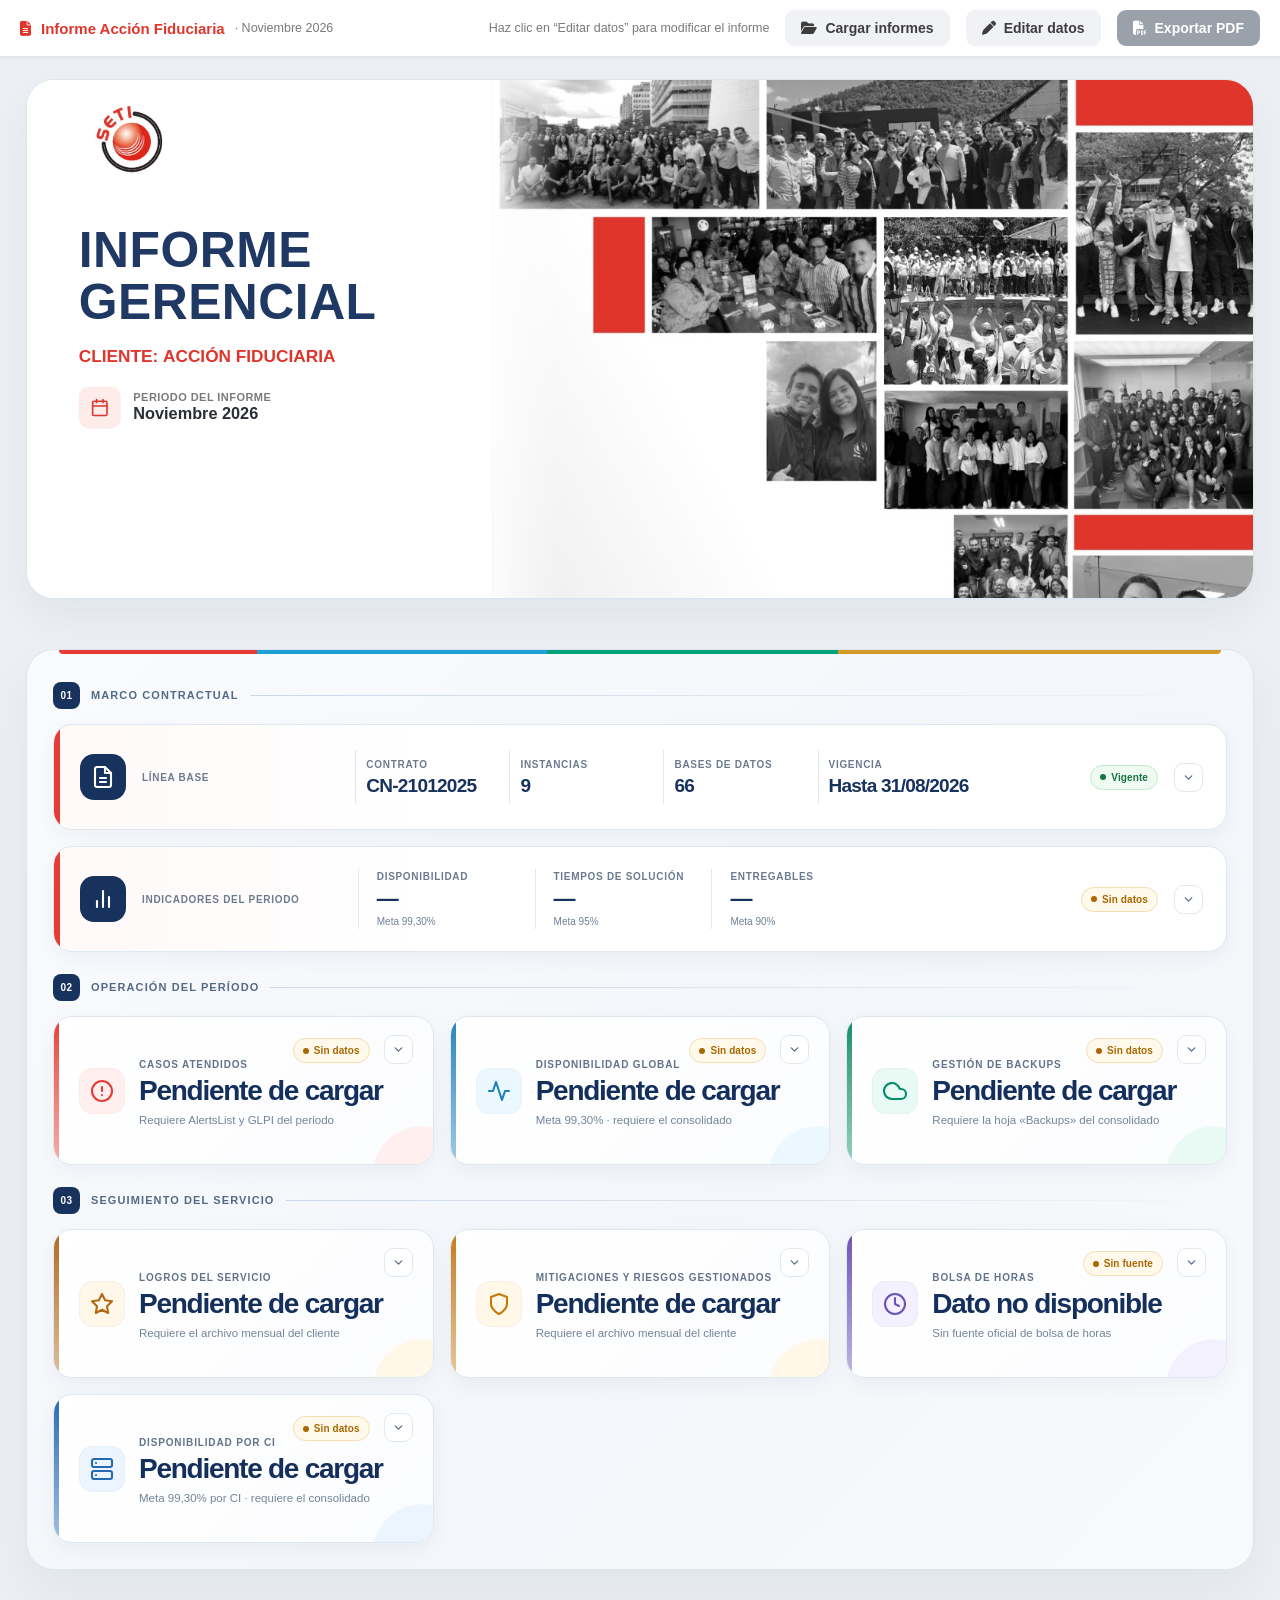
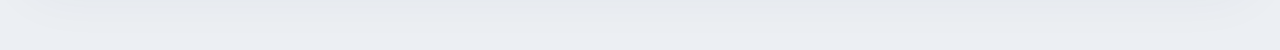
==== informe-accion-fiduciaria.html @ 9a0daa30 "Estado inicial: informe vigente sobre store canónico Se versiona el proyecto para dejar de acumular " ====
<!DOCTYPE html>
<html lang="es">
<head>
<meta charset="UTF-8" />
<meta name="viewport" content="width=device-width, initial-scale=1.0" />
<title>Informe Gerencial · Acción Fiduciaria</title>
<style>
@font-face{font-family:'FA6';font-weight:900;font-style:normal;src:url([data-uri]) format('woff2')}
.fa-solid{font-family:'FA6';font-weight:900;font-style:normal;display:inline-block;font-variant:normal;text-rendering:auto;line-height:1;-webkit-font-smoothing:antialiased}
.fa-bullseye:before{content:"\f140"}
.fa-chart-simple:before{content:"\e473"}
.fa-check:before{content:"\f00c"}
.fa-file-invoice-dollar:before{content:"\f571"}
.fa-file-lines:before{content:"\f15c"}
.fa-file-pdf:before{content:"\f1c1"}
.fa-folder-open:before{content:"\f07c"}
.fa-pen:before{content:"\f304"}
.fa-spinner:before{content:"\f110"}
@keyframes fa-spin{100%{transform:rotate(360deg)}}
.fa-spin{animation:fa-spin 1s linear infinite}
</style>
<style>
@font-face{font-family:'Questrial';font-style:normal;font-weight:400;font-display:swap;
  src:url([data-uri]) format('woff2');}
@font-face{font-family:'Aptos Narrow';font-style:normal;font-weight:400;font-display:swap;
  src:url([data-uri]) format('woff2');}
@font-face{font-family:'Aptos Narrow';font-style:normal;font-weight:700;font-display:swap;
  src:url([data-uri]) format('woff2');}
/* ============================================================
   INFORME GERENCIAL – ACCIÓN FIDUCIARIA
   Plantilla mensual · 13 diapositivas 16:9 · exporta PDF idéntico
   Marca SETI: rojo #E0352B · verde OK #00B050
   ============================================================ */
:root{
  --rojo:#E0352B;
  --rojo-tabla:#FF0000;
  --verde:#00B050;
  --tinta:#3d3d3d;
  --gris:#7a7a7a;
  --sans:Arial,'Helvetica Neue',Helvetica,sans-serif;
  --titulo:'Handel Gothic BT','Questrial','Century Gothic',sans-serif;
  --tabla:'Aptos Narrow',Arial,sans-serif;
  --W:1280px; --H:720px;
}
*{box-sizing:border-box;margin:0;padding:0}
html,body{background:#eceff3;font-family:var(--sans);color:var(--tinta)}

/* ---------- Barra superior (solo pantalla) ---------- */
.topbar{
  position:sticky;top:0;z-index:50;display:flex;align-items:center;gap:16px;
  background:#fff;border-bottom:1px solid #e2e6ec;padding:10px 20px;
  box-shadow:0 1px 6px rgba(0,0,0,.05)
}
.topbar .brand{display:flex;align-items:center;gap:10px;font-weight:700;color:var(--rojo);font-size:15px}
.topbar .brand small{color:var(--gris);font-weight:500}
.topbar .spacer{flex:1}
.btn{
  border:0;border-radius:9px;padding:10px 16px;font-family:var(--sans);font-weight:600;
  font-size:14px;cursor:pointer;display:inline-flex;align-items:center;gap:8px;transition:.15s
}
.btn-primary{background:var(--rojo);color:#fff}
.btn-primary:hover{background:#c22c23}
.btn[aria-disabled="true"]{background:#9aa1aa;color:#fff}
.btn-ghost{background:#f0f2f5;color:var(--tinta)}
.btn-ghost:hover{background:#e5e8ec}
.btn.activo{background:#fdecea;color:var(--rojo);box-shadow:inset 0 0 0 2px var(--rojo)}
.hint{font-size:12.5px;color:var(--gris)}
.load-panel{position:fixed;inset:0;z-index:100;background:rgba(24,30,40,.55);display:none;align-items:flex-start;justify-content:center;padding:72px 18px 24px;overflow:auto}
.load-panel.open{display:flex}
.load-box{width:min(980px,100%);background:#fff;border-radius:18px;box-shadow:0 24px 70px rgba(0,0,0,.25);overflow:hidden}
.load-head{display:flex;align-items:flex-start;gap:16px;padding:22px 24px;border-bottom:1px solid #e8ebef}
.load-head h2{font-size:22px;color:#292d33}.load-head p{font-size:13px;color:var(--gris);margin-top:4px}
.load-head .spacer{flex:1}.close-x{border:0;background:#f1f3f6;width:34px;height:34px;border-radius:9px;cursor:pointer;font-size:19px;color:#555}
.load-body{padding:22px 24px 24px}.period-row{display:grid;grid-template-columns:1fr 1fr;gap:12px;margin-bottom:18px}
.field label,.upload label{display:block;font-size:12px;font-weight:700;color:#555;margin-bottom:6px}
.field select,.field input{width:100%;height:44px;border:1px solid #ccd2da;border-radius:9px;padding:0 10px;font:14px var(--sans);background:#fff}
.field.select-field{position:relative}.field.select-field select{appearance:none;-webkit-appearance:none;padding-right:38px}.select-arrow{position:absolute;right:12px;top:50%;width:16px;height:18px;border-radius:5px;background:#f1f3f6;display:flex;flex-direction:column;align-items:center;justify-content:center;gap:1px;pointer-events:none;transform:translateY(3px)}.select-arrow::before,.select-arrow::after{content:'';width:6px;height:6px;border-right:1.5px solid #555;border-bottom:1.5px solid #555}.select-arrow::before{transform:rotate(225deg);margin-bottom:-1px}.select-arrow::after{transform:rotate(45deg);margin-top:-1px}
.uploads{display:grid;grid-template-columns:repeat(3,1fr);gap:12px}
.upload{border:1px solid #dfe3e8;border-radius:12px;padding:14px;background:#fafbfc;min-height:126px}
.upload input{width:100%;font:12px var(--sans);color:#555}.upload .state{font-size:12px;color:#777;margin-top:10px;line-height:1.35}
.upload.ok{border-color:#8fd4aa;background:#f3fbf6}.upload.warn{border-color:#efc56d;background:#fffaf0}.upload.err{border-color:#ed9a94;background:#fff5f4}
.load-section{margin-top:18px}
.load-section:first-of-type{margin-top:0}
.load-section-head{display:flex;align-items:flex-end;justify-content:space-between;gap:12px;margin-bottom:9px}
.load-section-head h3{font-size:14px;color:#30343a}.load-section-head p{font-size:11.5px;color:#777;text-align:right}
.support-grid{display:grid;grid-template-columns:1fr 1fr;gap:12px}
.support-grid .upload{min-height:146px}
.review-row{display:flex!important;align-items:flex-start;gap:8px;margin:11px 0 0!important;font-size:11.5px!important;font-weight:500!important;color:#555!important;line-height:1.35;cursor:pointer}
.review-row input{width:auto;margin-top:2px;accent-color:var(--rojo)}
.result-box{margin-top:16px;border-radius:11px;padding:13px 15px;background:#f2f4f7;font-size:13px;line-height:1.5;color:#444}
.result-box strong{color:#222}.load-actions{display:flex;justify-content:space-between;align-items:center;gap:12px;margin-top:18px}
.saved-actions{display:flex;gap:10px;flex-wrap:wrap;margin-top:12px}
.btn:disabled{opacity:.5;cursor:not-allowed}
.load-actions .note{font-size:12px;color:#777;max-width:520px}
.valida-block{margin-top:10px;padding:10px 12px;border-left:4px solid #a7adb5;background:#fff}
.valida-block b{display:flex;align-items:center;gap:7px}
.valida-block ul{margin:6px 0 0 19px}.valida-block li+li{margin-top:3px}
.valida-block.err{border-color:#c9362c;background:#fff4f3}.valida-block.err b{color:#9f251d}
.valida-block.warn{border-color:#d39419;background:#fff9eb}.valida-block.warn b{color:#8d5c00}
.valida-block.ok{border-color:#278a50;background:#f1faf4}.valida-block.ok b{color:#176b3a}
.criteria-list{display:grid;grid-template-columns:1fr 1fr;gap:5px 12px;margin-top:9px}
.criterion{display:flex;align-items:flex-start;gap:7px;font-size:12px;color:#555}
.criterion i{margin-top:2px}.criterion.ok i{color:#278a50}.criterion.pending i{color:#b0780b}

/* ---------- Layout ---------- */
.wrap{display:flex;gap:0;align-items:flex-start}
.nav{
  position:sticky;top:57px;align-self:flex-start;width:230px;flex:none;
  height:calc(100vh - 57px);overflow:auto;background:#fff;border-right:1px solid #e2e6ec;padding:14px 10px
}
.nav h4{font-size:11px;letter-spacing:.08em;text-transform:uppercase;color:var(--gris);margin:8px 8px 6px}
.nav a{
  display:flex;gap:9px;align-items:center;padding:7px 10px;border-radius:8px;
  color:#444;text-decoration:none;font-size:13px;font-weight:500
}
.nav a:hover{background:#f4f6f9}
.nav a b{color:var(--rojo);font-variant-numeric:tabular-nums;min-width:18px;text-align:center}
.deck{flex:1;min-width:0;padding:22px 26px 80px;display:flex;flex-direction:column;align-items:center;gap:30px}
.dash-header{margin-bottom:-14px}

/* ---------- Contenedor de cada diapositiva ---------- */
.slideCard{width:min(var(--W),100%)}
.slideCard .rotulo{display:flex;align-items:center;gap:8px;margin:0 2px 8px;font-size:13px;color:var(--gris)}
.slideCard .rotulo b{color:var(--rojo)}
.stage{width:var(--W);height:var(--H);transform-origin:top left}
.slide{
  position:relative;width:var(--W);height:var(--H);background:#fff;overflow:hidden;
  border-radius:10px;box-shadow:0 8px 30px rgba(20,30,50,.14);font-size:16px
}

/* ---------- Piezas de marca reutilizables ---------- */
.logo-esq{position:absolute;top:26px;right:34px;width:118px;height:auto;z-index:5}
.banda-inf{position:absolute;left:0;bottom:0;width:100%;height:26px;object-fit:cover;z-index:1}
.titulo{
  font-family:var(--titulo);font-size:56px;font-weight:400;color:#8a8a8a;
  text-align:center;line-height:.95;padding-top:44px;letter-spacing:.02em
}
.subrayado{display:flex;justify-content:center;align-items:center;gap:0;margin:6px 0 0}
.subrayado i{display:block;height:9px;width:170px;background:var(--rojo);border-radius:6px}
.subrayado span{display:block;height:2px;width:150px;background:#555}

/* Campos editables */
.ed,.edx{outline:none;border-radius:4px;transition:background .12s,box-shadow .12s}
body.editar .ed,body.editar .edx{background:rgba(224,53,43,.07);box-shadow:0 0 0 1px rgba(224,53,43,.25)}
.ed:hover,.edx:hover{background:rgba(224,53,43,.10)}
body.editar .ed:focus,body.editar .edx:focus{background:#fff;box-shadow:0 0 0 2px var(--rojo)}
/* Excepción: campos editables sobre el recuadro rojo de la tarjeta de bolsa de
   horas usan texto blanco; al enfocar se realzan con un fondo translúcido oscuro
   en vez de blanco para que el texto siga siendo legible. */
body.editar #s9 .tj-resumen .ed:focus{background:rgba(0,0,0,.22);color:#fff;box-shadow:0 0 0 2px var(--rojo)}
/* Excepción: los encabezados de tabla (th) también se vuelven editables (ver
   SEL_EDITABLE), pero el fondo translúcido genérico de .ed/.edx los deja casi
   invisibles sobre su fondo rojo + texto blanco original. Mantienen el rojo
   sólido y usan un aro/realce en vez de aclarar el fondo. */
body.editar table.tbl th.ed,body.editar table.tbl th.edx{background:var(--rojo-tabla);box-shadow:inset 0 0 0 1px rgba(255,255,255,.55)}
body.editar table.tbl th.ed:hover,body.editar table.tbl th.edx:hover{background:#c40000}
body.editar table.tbl th.ed:focus,body.editar table.tbl th.edx:focus{background:#8f0000;color:#fff;box-shadow:0 0 0 2px #fff}
/* Elementos movibles (arrastrar en modo edición) */
body.editar .mov{cursor:move}
body.editar .mov:hover{outline:1px dashed rgba(224,53,43,.55);outline-offset:2px}
.mov.dragging{outline:2px solid var(--rojo)!important;outline-offset:2px;opacity:.92;z-index:40}
body.exportando .edx{background:transparent!important;box-shadow:none!important}
body.exportando .mov{outline:none!important;cursor:default}

/* Tablas de datos */
table.tbl{border-collapse:collapse;font-size:15px;background:#fff;font-family:var(--tabla)}
table.tbl th,table.tbl td{border:1px solid #bcbcbc;padding:5px 10px;text-align:center;white-space:nowrap}
table.tbl thead th{background:var(--rojo-tabla);color:#fff;font-weight:700;border-color:#d10000}
table.tbl td.izq,table.tbl th.izq{text-align:left}

/* ===== Slide 1 · Portada ===== */
#s1{background:#f3f3f3}
#s1 .portada-base{position:absolute;inset:0;width:100%;height:100%;object-fit:cover}
#s1 .titulo-portada{position:absolute;left:60px;top:388px;font-family:var(--sans);color:#404040;line-height:1.12}
#s1 .titulo-portada .l1{font-size:47px;font-weight:700;letter-spacing:.01em}
#s1 .titulo-portada .l2{font-size:40px;font-weight:600;letter-spacing:.01em}
#s1 .month-cover{position:absolute;left:60px;top:560px}
#s1 .t-mes{font-family:var(--sans);font-size:33px;font-weight:700;color:var(--rojo);line-height:1.3;white-space:nowrap}
#s1 .colon{margin:0 4px 0 1px}

/* ===== Slide 2 · Agenda ===== */
#s2 .bgfull{position:absolute;inset:0;width:100%;height:100%;object-fit:cover}
#s2 .s2-titulo{position:absolute;top:120px;left:395px;width:470px;text-align:center;font-family:var(--titulo);font-size:50px;color:#8a8a8a;letter-spacing:.05em}
#s2 .s2-lista{position:absolute;top:292px;left:705px;width:480px;list-style:none;font-family:var(--sans);color:#6f6f6f;font-size:19px;line-height:1.0}
#s2 .s2-lista li{position:relative;padding:0 0 8.5px 30px;white-space:nowrap}
#s2 .s2-lista li:before{content:"\2713";position:absolute;left:0;top:1px;color:var(--rojo);font-weight:700}

/* ===== Slide 3 · Línea base ===== */
#s3 .cols{position:absolute;top:210px;left:0;width:100%;display:grid;grid-template-columns:1fr 1fr 1fr;padding:0 40px;gap:0}
#s3 .col{position:relative;padding:0 34px}
#s3 .col+.col{border-left:2px solid var(--rojo)}
#s3 .ic{font-size:44px;color:#c9c9c9;text-align:center;margin-bottom:26px}
#s3 .rot{font-family:var(--titulo);font-size:30px;color:#8a8a8a;line-height:1}
#s3 .val{font-size:20px;color:#222;margin-top:8px}
#s3 .val b{font-weight:700}
#s3 .small{font-family:var(--titulo);font-size:22px;color:#8a8a8a;margin-top:14px;line-height:1.15}

/* ===== Slide 4 · Indicadores ===== */
#s4 .icono-barras{position:absolute;right:135px;top:352px;width:120px}
#s4 .tabla-wrap{position:absolute;top:322px;left:300px}
#s4 table.tbl{width:640px}
#s4 table.tbl td.izq{width:340px}

/* ===== Slide 5 · Casos ===== */
#s5 .chart-box{position:absolute;top:190px;left:230px;width:830px;height:340px}
#s5 .parrafos{position:absolute;left:120px;right:70px;top:545px;font-size:17px;line-height:1.42;color:#333}
#s5 .parrafos p+p{margin-top:12px}

/* ===== Slide 6 · Gestión y disponibilidad ===== */
#s6 .t2{position:absolute;left:140px}
#s6 .t-real{top:196px}
#s6 .t-seti{top:352px}
#s6 table.tbl{width:760px;font-size:13.5px}
#s6 table.tbl td,#s6 table.tbl th{padding:3px 7px}
#s6 .gauges{position:absolute;left:950px;top:210px;width:200px;text-align:center}
#s6 .gauge+.gauge{margin-top:34px}
#s6 .parr{position:absolute;left:140px;right:90px;top:520px;font-size:15.5px;line-height:1.4;color:#333}
#s6 .parr p+p{margin-top:10px}

/* Gauge SVG */
.gaugeSVG{width:150px;height:80px;display:block;margin:0 auto}
.gauge .num{font-weight:800;font-size:20px;color:#111;margin-top:-6px}
.gauge .lbl{font-weight:800;font-size:17px;color:var(--verde);line-height:1.05;margin-top:2px}

/* ===== Slide 7 · Backups ===== */
#s7 .icono-bk{position:absolute;left:150px;top:330px;width:150px}
#s7 .chart-box{position:absolute;left:360px;top:185px;width:760px;height:360px}
#s7 .parr{position:absolute;left:300px;top:585px;font-size:19px;color:#333}
#s7 .parr::before{content:"•";color:#333;margin-right:12px}

/* ===== Slide 8 · Logros ===== */
#s8 .tabla-wrap{position:absolute;top:210px;left:70px;right:70px}
#s8 table.tbl{width:100%;font-size:12.5px;table-layout:fixed}
#s8 table.tbl td{text-align:left;vertical-align:top;padding:6px 9px;white-space:normal}
#s8 table.tbl th{font-size:14px}
#s8 col.c-cli{width:14%}#s8 col.c-desc{width:38%}#s8 col.c-dato{width:48%}

/* ===== Slide 9 · Mitigaciones ===== */
#s8m .tabla-wrap{position:absolute;top:188px;left:48px;right:48px;bottom:42px;overflow:hidden}
#s8m table.tbl{width:100%;font-size:10.5px;table-layout:fixed}
#s8m table.tbl th{font-size:12px;padding:5px 6px}
#s8m table.tbl td{text-align:left;vertical-align:top;padding:5px 7px;white-space:normal;line-height:1.22;overflow-wrap:anywhere}
#s8m col.c-hall{width:27%}#s8m col.c-mit{width:33%}#s8m col.c-resp{width:10%}#s8m col.c-obs{width:30%}
#s8m .nota-mitig{position:absolute;left:52px;right:52px;bottom:35px;font-size:10.5px;color:#70757c;text-align:right}

/* ===== Slide 9 · Bolsa de horas ===== */
#s9 .txt{position:absolute;left:120px;top:400px;width:440px;font-size:22px;color:#333;line-height:1.4}
#s9 .txt::before{content:"•";margin-right:10px}
#s9 .tarjeta{position:absolute;right:70px;top:200px;width:560px;box-shadow:0 6px 20px rgba(0,0,0,.12)}
#s9 .tarjeta-img{display:block;width:100%}
/* Overlays editables sobre el texto quemado de la tarjeta de bolsa de horas */
#s9 .tj-ov{position:absolute;font-family:Arial,Helvetica,sans-serif}
#s9 .tj-fecha{left:5.3%;top:24.5%;width:36%;font-size:13px;color:#333;background:#E8E8E8;padding:1px 3px}
#s9 .tj-fecha b{color:#111}
#s9 .tj-resumen{left:2.5%;top:47.4%;width:56.5%;min-height:36%;box-sizing:border-box;background:#CD0000;color:#fff;border-radius:0 20px 20px 0;padding:12px 16px 14px 16px}
#s9 .tj-resumen .tj-r-tit{font-weight:800;font-size:16px;margin-bottom:8px}
#s9 .tj-resumen ul{list-style:none;margin:0;padding:0}
#s9 .tj-resumen li{position:relative;padding-left:14px;font-size:12.5px;line-height:1.32}
#s9 .tj-resumen li+li{margin-top:7px}
#s9 .tj-resumen li::before{content:"•";position:absolute;left:0}
#s9 .tj-resumen b{color:#fff}

/* ===== Slide 11 · Disponibilidad CI ===== */
#s11 .titulo-sans{font-family:var(--titulo);font-weight:400;font-size:46px;color:#8a8a8a;text-align:center;padding-top:40px;letter-spacing:.02em}
#s11 .tabla-wrap{position:absolute;top:210px;left:230px;right:230px}
#s11 table.tbl{width:100%;font-size:14px}
#s11 table.tbl td,#s11 table.tbl th{padding:3px 8px}
#s11 .caprow th{background:var(--rojo-tabla)}

/* ===== Slide 12 · Anexos ===== */
#s12 .titulo-sans{font-family:var(--titulo);font-weight:400;font-size:52px;color:#8a8a8a;text-align:center;padding-top:120px;letter-spacing:.02em}
#s12 .item{position:absolute;top:360px;left:345px;font-size:22px;color:#333}
#s12 .item::before{content:"•";margin-right:12px}

/* Slides con fondo-imagen fijo */
.bgfull{position:absolute;inset:0;width:100%;height:100%;object-fit:cover}
/* Portadillas (Informe técnico / Gracias): título blanco sobre fondo rojo */
.portadilla-tit{position:absolute;left:0;width:100%;text-align:center;font-family:var(--titulo);color:#fff;letter-spacing:.06em}
#s10 .portadilla-tit{top:300px;font-size:58px}

/* ---------- Modo exportación ---------- */
body.exportando .topbar,body.exportando .nav,body.exportando .rotulo{display:none!important}
body.exportando .stage{transform:none!important}
body.exportando .slide{box-shadow:none;border-radius:0}
body.exportando .ed{background:transparent!important;box-shadow:none!important}

.nav{display:none}
@media (max-width:760px){.uploads,.support-grid,.criteria-list{grid-template-columns:1fr}.period-row{grid-template-columns:1fr}.topbar{gap:8px;padding:8px 10px}.topbar .brand{font-size:12px;line-height:1.1}.topbar .brand small,.topbar .hint{display:none}.topbar .btn{font-size:0;width:40px;height:40px;padding:0;justify-content:center;flex:none}.topbar .btn i{font-size:15px}.load-section-head{align-items:flex-start;flex-direction:column}.load-section-head p{text-align:left}}
</style>
<style id="ds-tarjetas">
/* ============================================================
   SISTEMA DE DISEÑO — TABLERO DE TARJETAS EXPANDIBLES
   Aditivo: no redefine variables ni clases del informe original.
   Reutiliza --rojo, --verde, --tinta, --gris, --sans ya definidos.
   Colores de estado (ok/warn/err) alineados con .upload.ok/.warn/.err
   y .valida-block.ok/.warn/.err que ya existen en este documento.
   ============================================================ */
:root{
  --rojo-suave:#FDECEA;
  --rojo-suave-2:#FFF5F4;
  --verde-suave:#F1FAF4;
  --verde-tinta:#176B3A;
  --ambar:#B0780B;
  --ambar-suave:#FFF9EB;
  --azul-marino:#1F3864;
  --tarjeta-radio:16px;
  --tarjeta-sombra:0 4px 18px rgba(20,30,50,.08);
  --tarjeta-sombra-hover:0 10px 30px rgba(20,30,50,.14);
}

/* Grid del tablero */
.dash-grid{
  display:grid;
  grid-template-columns:repeat(auto-fit, minmax(360px, 1fr));
  gap:20px;
  width:100%;
  max-width:1400px;
}
.dash-grid--full{grid-column:1/-1}

/* Tarjeta expandible: envuelve un .slideCard existente como su detalle */
.tarjeta-kpi{
  background:#fff;border-radius:var(--tarjeta-radio);
  box-shadow:var(--tarjeta-sombra);
  border:1px solid #eceff3;
  overflow:hidden;
  transition:box-shadow .18s ease;
}
.tarjeta-kpi:hover{box-shadow:var(--tarjeta-sombra-hover)}
.tarjeta-kpi__resumen{
  display:flex;align-items:center;gap:16px;
  width:100%;text-align:left;border:0;
  padding:20px 22px;cursor:pointer;user-select:none;
  background:#fff;font:inherit;color:inherit;
}
.tarjeta-kpi__icono{
  width:38px;height:38px;border-radius:11px;flex:none;
  display:flex;align-items:center;justify-content:center;
  background:var(--rojo-suave);color:var(--rojo);font-size:17px;
}
.tarjeta-kpi__icono svg{width:22px;height:22px}
.tarjeta-kpi__texto{flex:1;min-width:0}
.tarjeta-kpi__etiqueta{font-size:11.5px;font-weight:700;color:var(--gris);text-transform:uppercase;letter-spacing:.03em;white-space:nowrap;overflow:hidden;text-overflow:ellipsis}
.tarjeta-kpi__valor{font-size:23px;font-weight:800;color:var(--azul-marino);line-height:1.2;margin-top:2px;font-variant-numeric:tabular-nums;overflow-wrap:break-word}
.tarjeta-kpi__meta{font-size:12.5px;color:var(--gris);margin-top:2px}
.tarjeta-kpi__chip{
  flex:none;display:inline-flex;align-items:center;gap:5px;
  padding:5px 10px;border-radius:999px;font-size:11px;font-weight:700;
  white-space:nowrap;
}
.tarjeta-kpi__chip--ok{background:var(--verde-suave);color:var(--verde-tinta)}
.tarjeta-kpi__chip--warn{background:var(--ambar-suave);color:var(--ambar)}
.tarjeta-kpi__chip--err{background:var(--rojo-suave-2);color:#9F251D}
.tarjeta-kpi__chip-punto{width:7px;height:7px;border-radius:50%;background:currentColor;display:inline-block}
.tarjeta-kpi__flecha{
  flex:none;width:22px;height:22px;display:flex;align-items:center;justify-content:center;
  color:var(--gris);transition:transform .2s ease;
}
.tarjeta-kpi.abierta .tarjeta-kpi__flecha{transform:rotate(180deg)}
.tarjeta-kpi__flecha svg{width:14px;height:14px}

.tarjeta-kpi__detalle{
  display:none;
  border-top:1px solid #eceff3;
  background:#f7f8fa;
}
.tarjeta-kpi.abierta .tarjeta-kpi__detalle{
  display:block;
  animation:tarjetaFade .18s ease;
}
@keyframes tarjetaFade{from{opacity:.4}to{opacity:1}}
.tarjeta-kpi__detalle-inner{padding:18px 22px 22px}

/* Resumen con varias mini-métricas (tarjeta Indicadores) */
.tarjeta-kpi__resumen--multi{align-items:stretch;flex-wrap:wrap}
.tarjeta-kpi__resumen--multi .tarjeta-kpi__chip,
.tarjeta-kpi__resumen--multi .tarjeta-kpi__flecha,
.tarjeta-kpi__resumen--multi .tarjeta-kpi__icono{align-self:flex-start;margin-top:1px}
.tarjeta-kpi__multi-grid{flex:1;display:grid;grid-template-columns:repeat(auto-fit,minmax(150px,1fr));gap:14px;min-width:0}
.tarjeta-kpi__mini{display:flex;flex-direction:column;gap:2px;text-align:left}
.tarjeta-kpi__mini-etq{font-size:11.5px;font-weight:700;color:var(--gris);text-transform:uppercase;letter-spacing:.03em}
.tarjeta-kpi__mini-val{font-size:20px;font-weight:800;color:var(--azul-marino)}
.tarjeta-kpi__mini-meta{font-size:11.5px;color:var(--gris)}

/* Divisor de sección de ancho completo (p.ej. "Informe técnico") */
.dash-section-title{
  grid-column:1/-1;display:flex;align-items:center;gap:14px;
  margin:14px 0 -4px;color:var(--azul-marino);
}
.dash-section-title h2{
  font-size:15px;font-weight:800;text-transform:uppercase;letter-spacing:.06em;
  white-space:nowrap;
}
.dash-section-title::after{content:'';flex:1;height:1px;background:#e2e6ec}

.dash-header{width:100%;max-width:1400px;margin-bottom:0}
.dash-header .rotulo{display:none}
.hero-frame{
  position:relative;width:100%;overflow:hidden;
  display:flex;justify-content:center;
  background:#fff;
  border-radius:16px;
  box-shadow:0 2px 14px rgba(20,30,50,.07);
  border:1px solid #eceff3;
}
.hero-frame .slideCard{width:100%}
.hero-frame .slide{border-radius:0;box-shadow:none}
.dash-cierre{width:100%;max-width:1400px;display:flex;justify-content:center;margin-top:10px}

/* Dentro del detalle, el .slideCard ocupa el ancho disponible en vez del fijo */
.tarjeta-kpi__detalle .slideCard{width:100%}
.tarjeta-kpi__detalle .rotulo{display:none}

/* Barra meta-vs-real (mini progreso) */
.tarjeta-kpi__barra{height:6px;border-radius:999px;background:#eceff3;margin-top:10px;overflow:hidden}
.tarjeta-kpi__barra i{display:block;height:100%;border-radius:999px;background:var(--verde)}

/* Rediseño de la tabla "Disponibilidad por CI": mismo <table>, mismos
   ids/selectores que usa el JS (#tbodyCI); solo cambia el estilo visual
   para que deje de verse como una hoja de Excel. */
#s11 .tabla-wrap{
  border-radius:12px;
  overflow:hidden;
  box-shadow:0 2px 10px rgba(20,30,50,.08);
  border:1px solid #eceff3;
}
#s11 table.tbl{border-collapse:collapse}
#s11 table.tbl th,
#s11 table.tbl td{
  border:none;
  border-bottom:1px solid #eceff3;
}
#s11 table.tbl thead tr.caprow th{
  background:var(--azul-marino);
  color:#fff;
  font-weight:700;
  letter-spacing:.03em;
  border-bottom:none;
}
#s11 table.tbl thead tr:nth-child(2) th{
  background:#f4f6f9;
  color:var(--azul-marino);
  font-weight:800;
  border-bottom:2px solid var(--rojo);
}
#s11 table.tbl tbody tr:nth-child(even){background:#f9fafb}
#s11 table.tbl tbody tr:hover{background:var(--rojo-suave)}
#s11 table.tbl tbody td{color:#333;font-variant-numeric:tabular-nums}

/* ============================================================
   HERO — cabecera de dashboard ejecutivo (reemplaza la portada
   estilo diapositiva). Vive dentro de #s1, que conserva su tamaño
   real 1280x720 para que la exportación a PDF no cambie de mecanismo.
   ============================================================ */
#s1{background:#fff}
.hero2{
  display:grid;
  grid-template-columns:38% 62%;
  width:100%;height:100%;
  font-family:var(--sans);
}
.hero2__left{
  display:flex;flex-direction:column;justify-content:flex-start;
  gap:22px;
  padding:30px 52px 0;
  background:#fff;
}
.hero2__logo{width:135px;height:auto}
.hero2__title{margin-top:6px}
.hero2__title h1{
  font-size:50px;font-weight:900;color:var(--azul-marino);
  letter-spacing:.01em;line-height:1.06;margin:0 0 14px;
}
.hero2__client{font-size:19px;font-weight:600;color:#4a4f57;margin:0 0 6px}
.hero2__client b{color:#2a2e35;font-weight:700}
.hero2__month{font-size:19px;font-weight:800;color:var(--rojo);letter-spacing:.01em;margin:0}
.hero2__badges{display:flex;flex-direction:column;gap:14px;margin-top:10px}
.hero2__badge{display:flex;align-items:center;gap:14px}
.hero2__badge-icon{
  width:40px;height:40px;border-radius:11px;flex:none;
  display:flex;align-items:center;justify-content:center;
  background:var(--rojo-suave);color:var(--rojo);
}
.hero2__badge-icon svg{width:20px;height:20px}
.hero2__badge-icon--ok{background:var(--verde-suave);color:var(--verde-tinta)}
.hero2__badge-text{display:flex;flex-direction:column;gap:2px}
.hero2__badge-label{font-size:11.5px;font-weight:700;color:var(--gris);text-transform:uppercase;letter-spacing:.04em}
.hero2__badge-value{font-size:16px;font-weight:700;color:#2a2e35}
.hero2__badge-value--ok{color:var(--verde-tinta)}
.hero2__badge-value--warn{color:#a86700}
.hero2__badge-value--pendiente{color:#8a94a6;font-weight:600}
.hero2__right{position:relative;overflow:hidden;background:#f3f3f3}
.hero2__collage{
  position:absolute;inset:0;width:100%;height:100%;
  background-image:url("[data-uri]");
  background-repeat:no-repeat;
  background-size:160% 100%;
  background-position:100% 0%;
}
.hero2__right::after{
  content:'';position:absolute;inset:0;
  background:linear-gradient(90deg,rgba(255,255,255,.85) 0%,rgba(255,255,255,0) 9%);
  pointer-events:none;
}

@media (max-width:760px){
  .dash-grid{grid-template-columns:1fr}
  .tarjeta-kpi__resumen{flex-wrap:wrap;row-gap:10px}
  .tarjeta-kpi__texto{min-width:180px}
  .tarjeta-kpi__valor{font-size:20px}
}
</style>
</head>
<body>

<!-- ===================== BARRA SUPERIOR ===================== -->
<div class="topbar">
  <div class="brand"><i class="fa-solid fa-file-lines"></i> Informe Acción Fiduciaria <small>· Junio 2026</small></div>
  <div class="spacer"></div>
  <span class="hint" id="hintEdit">Haz clic en “Editar datos” para modificar el informe</span>
  <button class="btn btn-ghost" id="btnLoad" onclick="abrirCarga()"><i class="fa-solid fa-folder-open"></i> Cargar informes</button>
  <button class="btn btn-ghost" id="btnEdit" onclick="toggleEditar()"><i class="fa-solid fa-pen"></i> Editar datos</button>
  <button class="btn btn-primary" id="btnPdf" onclick="exportarPDF()"><i class="fa-solid fa-file-pdf"></i> Exportar PDF</button>
</div>

<div class="load-panel" id="loadPanel" role="dialog" aria-modal="true" aria-labelledby="loadTitle" aria-hidden="true">
  <div class="load-box">
    <div class="load-head">
      <div><h2 id="loadTitle">Centro de carga mensual</h2><p>Selecciona el periodo y los archivos. Los datos se procesan únicamente en este navegador.</p></div>
      <div class="spacer"></div><button class="close-x" onclick="cerrarCarga()" aria-label="Cerrar">&times;</button>
    </div>
    <div class="load-body">
      <div class="period-row">
        <div class="field select-field"><label for="periodMonth">Mes del informe</label><select id="periodMonth"></select><span class="select-arrow" aria-hidden="true"></span></div>
        <div class="field"><label for="periodYear">Año</label><input id="periodYear" type="number" min="2020" max="2100" value="2026"></div>
      </div>
      <div class="load-section">
        <div class="load-section-head"><h3>Insumos obligatorios</h3><p>El periodo, las columnas y las métricas se validan al cargar.</p></div>
        <div class="uploads">
          <div class="upload" id="cardConsolidado"><label for="fileConsolidado">1. Consolidado de disponibilidad</label><input id="fileConsolidado" type="file" accept=".xlsx,.xls"><div class="state" id="stateConsolidado">Requiere las hojas Indicadores, Disponibilidad y Backups. También reconoce la grafía heredada «Inidcadores».</div></div>
          <div class="upload" id="cardGlpi"><label for="fileGlpi">2. Exportación GLPI</label><input id="fileGlpi" type="file" accept=".xlsx,.xls,.csv"><div class="state" id="stateGlpi">CSV o Excel con Entidad, Fecha de apertura, Categoría/Tipo y Tiempo para resolver excedido.</div></div>
          <div class="upload" id="cardAlertas"><label for="fileAlertas">3. AlertsList</label><input id="fileAlertas" type="file" accept=".xlsx,.xls,.csv"><div class="state" id="stateAlertas">CSV o Excel con Alert ID, Created Date y Escalation Policy/Responders.</div></div>
        </div>
      </div>
      <div class="load-section">
        <div class="load-section-head"><h3>Contenido cualitativo</h3><p>Se importa del consolidado o desde un archivo independiente.</p></div>
        <div class="support-grid">
          <div class="upload" id="cardLogros"><label for="fileLogros">Logros y riesgos del cliente</label><input id="fileLogros" type="file" accept=".xlsx,.xls,.csv"><div class="state" id="stateLogros">Admite el registro mensual de clientes: identifica Acción Fiduciaria y separa Logros del mes de Mitigaciones y riesgos gestionados.</div><label class="review-row"><input id="reviewLogros" type="checkbox">Confirmo que el periodo no tiene logros para reportar.</label></div>
          <div class="upload" id="cardMitigaciones"><label for="fileMitigaciones">Mitigaciones y acciones (archivo alterno)</label><input id="fileMitigaciones" type="file" accept=".xlsx,.xls,.csv"><div class="state" id="stateMitigaciones">Admite el registro mensual o una tabla con Cliente, Mes/Año, Hallazgo, Mitigación, Responsable y Observaciones.</div><label class="review-row"><input id="reviewMitigaciones" type="checkbox">Confirmo que el periodo no tiene mitigaciones para reportar.</label></div>
        </div>
      </div>
      <div class="load-section" id="savedSection">
        <div class="load-section-head"><h3>Informes guardados en este equipo</h3><p id="savedInfo">Revisando…</p></div>
        <div class="saved-actions">
          <button class="btn btn-ghost" id="btnRestore" onclick="restaurarInsumosGuardados()" disabled><i class="fa-solid fa-rotate-left"></i> Restaurar últimos informes</button>
          <button class="btn btn-ghost" id="btnClearSaved" onclick="borrarInsumosGuardados()" disabled><i class="fa-solid fa-trash"></i> Borrar informes guardados</button>
        </div>
      </div>
      <div class="result-box" id="loadSummary"><strong>Aún no hay archivos cargados.</strong><br>Las secciones narrativas, la bolsa de horas y el anexo permanecen editables para completar lo que no venga en los informes.</div>
      <div class="load-feedback" id="loadFeedback" role="alert" aria-live="assertive" tabindex="-1"></div>
      <div class="load-actions"><div class="note">El sistema conserva el diseño del PDF. Después de cargar, revisa los textos interpretativos resaltados con “Editar datos”.</div><button class="btn btn-primary" id="btnReview" onclick="revisarInforme()"><i class="fa-solid fa-check"></i> Revisar informe</button></div>
    </div>
  </div>
</div>

<div class="wrap">
  <!-- ===================== NAVEGACIÓN ===================== -->
  <nav class="nav">
    <h4>Diapositivas</h4>
    <a href="#c1"><b>1</b> Portada</a>
    <a href="#c3"><b>3</b> Línea base</a>
    <a href="#c4"><b>4</b> Indicadores</a>
    <a href="#c5"><b>5</b> Total de casos</a>
    <a href="#c6"><b>6</b> Gestión y disponibilidad</a>
    <a href="#c7"><b>7</b> Gestión de backups</a>
    <a href="#c8"><b>8</b> Logros del servicio</a>
    <a href="#c8m"><b>9</b> Mitigaciones y acciones</a>
    <a href="#c9"><b>10</b> Control bolsa de horas</a>
    <a href="#c10"><b>11</b> Informe técnico</a>
    <a href="#c11"><b>12</b> Disponibilidad CI</a>
    <a href="#c12"><b>13</b> Anexos</a>
  </nav>

  <!-- ===================== DECK ===================== -->
  <main class="deck">

  <div class="dash-header"><div class="hero-frame" id="heroFrame"><div class="slideCard" id="c1">
    <div class="rotulo"><b>1</b> · Portada <span class="hint">— solo cambia el mes</span></div>
    <div class="stage"><section class="slide" id="s1">
      <div class="hero2">
        <div class="hero2__left">
          <img class="hero2__logo" src="[data-uri]" alt="SETI">
          <div class="hero2__title">
            <h1>INFORME GERENCIAL</h1>
            <p class="hero2__client">CLIENTE: <b>ACCIÓN FIDUCIARIA</b></p>
          </div>
          <div class="hero2__badges">
            <div class="hero2__badge">
              <span class="hero2__badge-icon"><svg viewBox="0 0 24 24" fill="none" stroke="currentColor" stroke-width="2" stroke-linecap="round" stroke-linejoin="round"><rect x="3" y="4" width="18" height="18" rx="2"/><line x1="16" y1="2" x2="16" y2="6"/><line x1="8" y1="2" x2="8" y2="6"/><line x1="3" y1="10" x2="21" y2="10"/></svg></span>
              <span class="hero2__badge-text"><span class="hero2__badge-label">Periodo del informe</span><span class="hero2__badge-value ed" data-k="mes">Junio 2026</span></span>
            </div>
          </div>
        </div>
        <div class="hero2__right">
          <div class="hero2__collage" role="img" aria-label="Equipo SETI"></div>
        </div>
      </div>
    </section></div>
  </div></div></div>

<div hidden data-seccion="agenda"><div class="slideCard" id="c2">
    <div class="rotulo"><b>2</b> · Agenda <span class="hint">— fija</span></div>
    <div class="stage"><section class="slide" id="s2">
      <img class="bgfull" src="[data-uri]" alt="Agenda">
      <div class="s2-titulo">AGENDA</div>
      <ul class="s2-lista">
        <li>Línea base del servicio</li>
        <li>Indicadores.</li>
        <li>Total, de casos atendidos</li>
        <li>Gestión y disponibilidad.</li>
        <li>Gestión de backups.</li>
        <li>Logros en el servicio.</li>
        <li>Acciones y mejoras</li>
        <li>Informe técnico</li>
        <li>Anexos</li>
      </ul>
    </section></div>
  </div></div>

  <div class="dash-grid dash-grid--proposal">
    <div class="report-section-label"><span>01</span><h2>Marco contractual</h2></div>
<div class="tarjeta-kpi dash-grid--full" id="tk-c3">
  <button class="tarjeta-kpi__resumen tarjeta-kpi__resumen--multi" type="button" aria-expanded="false" aria-controls="det-c3" onclick="toggleTarjeta(this)">
    <span class="tarjeta-kpi__icono"><svg viewBox="0 0 24 24" fill="none" stroke="currentColor" stroke-width="2" stroke-linecap="round" stroke-linejoin="round"><path d="M14 2H6a2 2 0 0 0-2 2v16a2 2 0 0 0 2 2h12a2 2 0 0 0 2-2V8z"/><path d="M14 2v6h6"/><line x1="9" y1="13" x2="15" y2="13"/><line x1="9" y1="17" x2="15" y2="17"/></svg></span>
    <span class="tarjeta-kpi__multi-grid">
      <span class="tarjeta-kpi__mini"><span class="tarjeta-kpi__mini-etq">Línea base</span></span>
      <span class="tarjeta-kpi__mini"><span class="tarjeta-kpi__mini-etq">Contrato</span><span class="tarjeta-kpi__mini-val">CN-21012025</span></span>
      <span class="tarjeta-kpi__mini"><span class="tarjeta-kpi__mini-etq">Instancias</span><span class="tarjeta-kpi__mini-val">9</span></span>
      <span class="tarjeta-kpi__mini"><span class="tarjeta-kpi__mini-etq">Bases de datos</span><span class="tarjeta-kpi__mini-val">66</span></span>
      <span class="tarjeta-kpi__mini"><span class="tarjeta-kpi__mini-etq">Vigencia</span><span class="tarjeta-kpi__mini-val">Hasta 31/08/2026</span></span>
    </span>
    <span class="tarjeta-kpi__chip tarjeta-kpi__chip--ok"><span class="tarjeta-kpi__chip-punto"></span>Vigente</span>
    <span class="tarjeta-kpi__flecha"><svg viewBox="0 0 24 24" fill="none" stroke="currentColor" stroke-width="2.5" stroke-linecap="round" stroke-linejoin="round"><polyline points="6 9 12 15 18 9"/></svg></span>
  </button>
  <div class="tarjeta-kpi__detalle" id="det-c3">
    <div class="tarjeta-kpi__detalle-inner">
      <div class="slideCard" id="c3">
    <div class="rotulo"><b>3</b> · Línea base del servicio</div>
    <div class="stage"><section class="slide" id="s3">
      <img class="logo-esq" src="[data-uri]" alt="SETI">
      <div class="titulo">LÍNEA BASE DEL SERVICIO</div>
      <div class="subrayado"><i></i><span></span></div>
      <div class="cols">
        <div class="col">
          <div class="ic"><i class="fa-solid fa-file-invoice-dollar"></i></div>
          <div class="rot">Contrato</div>
          <div class="val">CN-&nbsp;<b class="ed" data-k="contrato">21012025</b></div>
          <div class="small">Fecha inicio: <span class="ed" data-k="finicio">01/09/2025</span><br>Fecha fin:&nbsp;&nbsp;&nbsp; <span class="ed" data-k="ffin">31/08/2026</span></div>
        </div>
        <div class="col">
          <div class="ic"><i class="fa-solid fa-bullseye"></i></div>
          <div class="rot">Alcance del servicio</div>
          <div class="val ed" data-k="alcance" style="font-size:17px;line-height:1.35">1. Monitoreo, Soporte, Administración de servicios de infraestructura de TI<br>2. Una bolsa de 100 horas apoyos S.O, WEB Logic y Nube Pública</div>
        </div>
        <div class="col">
          <div class="ic"><i class="fa-solid fa-chart-simple"></i></div>
          <div class="rot">Línea base</div>
          <div class="small" style="margin-top:2px">Cantidad de servicios administrados</div>
          <div class="val" style="margin-top:18px;font-size:24px"><b class="ed" data-k="instancias">9</b> instancias y <b class="ed" data-k="bd">66</b> BD</div>
        </div>
      </div>
      <img class="banda-inf" src="[data-uri]" alt="">
    </section></div>
  </div>
    </div>
  </div>
</div>

<div class="tarjeta-kpi dash-grid--full" id="tk-c4">
  <button class="tarjeta-kpi__resumen tarjeta-kpi__resumen--multi" type="button" aria-expanded="false" aria-controls="det-c4" onclick="toggleTarjeta(this)">
    <span class="tarjeta-kpi__icono"><svg viewBox="0 0 24 24" fill="none" stroke="currentColor" stroke-width="2" stroke-linecap="round" stroke-linejoin="round"><line x1="18" y1="20" x2="18" y2="10"/><line x1="12" y1="20" x2="12" y2="4"/><line x1="6" y1="20" x2="6" y2="14"/></svg></span>
    <span class="tarjeta-kpi__multi-grid">
      <span class="tarjeta-kpi__mini"><span class="tarjeta-kpi__mini-etq">Indicadores del periodo</span></span>
      <span class="tarjeta-kpi__mini"><span class="tarjeta-kpi__mini-etq">Disponibilidad</span><span class="tarjeta-kpi__mini-val">—</span><span class="tarjeta-kpi__mini-meta">Meta 99,30%</span></span><span class="tarjeta-kpi__mini"><span class="tarjeta-kpi__mini-etq">Tiempos de solución</span><span class="tarjeta-kpi__mini-val">—</span><span class="tarjeta-kpi__mini-meta">Meta 95%</span></span><span class="tarjeta-kpi__mini"><span class="tarjeta-kpi__mini-etq">Entregables</span><span class="tarjeta-kpi__mini-val">—</span><span class="tarjeta-kpi__mini-meta">Meta 90%</span></span>
    </span>
    <span class="tarjeta-kpi__chip tarjeta-kpi__chip--warn"><span class="tarjeta-kpi__chip-punto"></span>Sin datos</span>
    <span class="tarjeta-kpi__flecha"><svg viewBox="0 0 24 24" fill="none" stroke="currentColor" stroke-width="2.5" stroke-linecap="round" stroke-linejoin="round"><polyline points="6 9 12 15 18 9"/></svg></span>
  </button>
  <div class="tarjeta-kpi__detalle" id="det-c4">
    <div class="tarjeta-kpi__detalle-inner">
      <div class="slideCard" id="c4">
    <div class="rotulo"><b>4</b> · Indicadores</div>
    <div class="stage"><section class="slide" id="s4">
      <img class="logo-esq" src="[data-uri]" alt="SETI">
      <div class="titulo">INDICADORES</div>
      <div class="subrayado"><i></i><span></span></div>
      <img class="icono-barras" src="[data-uri]" alt="">
      <div class="tabla-wrap">
        <table class="tbl">
          <thead><tr>
            <th class="izq">INDICADOR</th><th>META</th><th>abr-26</th><th>may-26</th><th>jun-26</th>
          </tr></thead>
          <tbody>
            <tr><td class="izq">Disponibilidad de la plataforma administrada</td><td class="ed">99,30%</td><td class="ed">100%</td><td class="ed">100%</td><td class="ed">100%</td></tr>
            <tr><td class="izq">Cumplimiento tiempos de Solución</td><td class="ed">95%</td><td class="ed">100%</td><td class="ed">100%</td><td class="ed">100%</td></tr>
            <tr><td class="izq">Cumplimiento de entregables</td><td class="ed">90%</td><td class="ed">100%</td><td class="ed">100%</td><td class="ed">100%</td></tr>
          </tbody>
        </table>
      </div>
      <img class="banda-inf" src="[data-uri]" alt="">
    </section></div>
  </div>
    </div>
  </div>
</div>

<div class="report-section-label"><span>02</span><h2>Operación del período</h2></div>
<div class="tarjeta-kpi" id="tk-c5">
  <button class="tarjeta-kpi__resumen" type="button" aria-expanded="false" aria-controls="det-c5" onclick="toggleTarjeta(this)">
    <span class="tarjeta-kpi__icono"><svg viewBox="0 0 24 24" fill="none" stroke="currentColor" stroke-width="2" stroke-linecap="round" stroke-linejoin="round"><circle cx="12" cy="12" r="10"/><line x1="12" y1="8" x2="12" y2="12"/><line x1="12" y1="16" x2="12.01" y2="16"/></svg></span>
    <span class="tarjeta-kpi__texto">
      <span class="tarjeta-kpi__etiqueta">Casos atendidos</span>
      <span class="tarjeta-kpi__valor">Pendiente de cargar</span>
      <span class="tarjeta-kpi__meta">Requiere AlertsList y GLPI del periodo</span>
    </span>
    <span class="tarjeta-kpi__chip tarjeta-kpi__chip--warn"><span class="tarjeta-kpi__chip-punto"></span>Sin datos</span>
    <span class="tarjeta-kpi__flecha"><svg viewBox="0 0 24 24" fill="none" stroke="currentColor" stroke-width="2.5" stroke-linecap="round" stroke-linejoin="round"><polyline points="6 9 12 15 18 9"/></svg></span>
  </button>
  <div class="tarjeta-kpi__detalle" id="det-c5">
    <div class="tarjeta-kpi__detalle-inner">
      <div class="slideCard" id="c5">
    <div class="rotulo"><b>5</b> · Total de casos atendidos</div>
    <div class="stage"><section class="slide" id="s5">
      <img class="logo-esq" src="[data-uri]" alt="SETI">
      <div class="titulo">TOTAL DE CASOS ATENDIDOS</div>
      <div class="subrayado"><i></i><span></span></div>
      <div class="chart-box"><canvas id="chartCasos"></canvas></div>
      <div class="parrafos">
        <p class="ed" data-k="casos1">Durante el mes de junio se registraron <b>61 alertas</b>, de las cuales el <b>9,84&nbsp;% (6)</b> fueron clasificadas como de <b>prioridad alta</b>. Estas alertas se debían a que la dirección IP correspondiente a la VPN de SETI no se encontraba incluida en la lista blanca. Actualmente, este tipo de alertas ya no se presenta, dado que la situación fue corregida.</p>
        <p class="ed" data-k="casos2">El <b>90,16&nbsp;% restante (55 alertas)</b> corresponde a bloqueos persistentes en la base de datos, los cuales ya han sido reportados en ocasiones anteriores.</p>
      </div>
      <img class="banda-inf" src="[data-uri]" alt="">
    </section></div>
  </div>
    </div>
  </div>
</div>

<div class="tarjeta-kpi abierta" id="tk-c6">
  <button class="tarjeta-kpi__resumen" type="button" aria-expanded="true" aria-controls="det-c6" onclick="toggleTarjeta(this)">
    <span class="tarjeta-kpi__icono"><svg viewBox="0 0 24 24" fill="none" stroke="currentColor" stroke-width="2" stroke-linecap="round" stroke-linejoin="round"><polyline points="22 12 18 12 15 21 9 3 6 12 2 12"/></svg></span>
    <span class="tarjeta-kpi__texto">
      <span class="tarjeta-kpi__etiqueta">Disponibilidad global</span>
      <span class="tarjeta-kpi__valor">Pendiente de cargar</span>
      <span class="tarjeta-kpi__meta">Meta 99,30% · requiere el consolidado</span>
    </span>
    <span class="tarjeta-kpi__chip tarjeta-kpi__chip--warn"><span class="tarjeta-kpi__chip-punto"></span>Sin datos</span>
    <span class="tarjeta-kpi__flecha"><svg viewBox="0 0 24 24" fill="none" stroke="currentColor" stroke-width="2.5" stroke-linecap="round" stroke-linejoin="round"><polyline points="6 9 12 15 18 9"/></svg></span>
  </button>
  <div class="tarjeta-kpi__detalle" id="det-c6">
    <div class="tarjeta-kpi__detalle-inner">
      <div class="slideCard" id="c6">
    <div class="rotulo"><b>6</b> · Gestión y disponibilidad</div>
    <div class="stage"><section class="slide" id="s6">
      <img class="logo-esq" src="[data-uri]" alt="SETI">
      <div class="titulo" style="font-size:60px">GESTIÓN Y DISPONIBILIDAD</div>
      <div class="subrayado"><i></i><span></span></div>

      <div class="t2 t-real">
        <table class="tbl">
          <thead>
            <tr><th class="izq">Disponibilidad Real</th><th>CI</th><th>ene-26</th><th>feb-26</th><th>mar-26</th><th>abr-26</th><th>may-26</th><th>jun-26</th></tr>
          </thead>
          <tbody>
            <tr><td class="izq">SQL</td><td>21</td><td class="ed">100%</td><td class="ed">100%</td><td class="ed">100%</td><td class="ed">100%</td><td class="ed">100%</td><td class="ed">100%</td></tr>
            <tr><td class="izq">Mysql</td><td>2</td><td class="ed">100%</td><td class="ed">100%</td><td class="ed">100%</td><td class="ed">100%</td><td class="ed">100%</td><td class="ed">100%</td></tr>
            <tr><td class="izq">Oracle</td><td>40</td><td class="ed">100%</td><td class="ed">97,32%</td><td class="ed">100%</td><td class="ed">100%</td><td class="ed">100%</td><td class="ed">100%</td></tr>
            <tr><td class="izq">Aws</td><td>3</td><td class="ed">100%</td><td class="ed">100%</td><td class="ed">100%</td><td class="ed">100%</td><td class="ed">100%</td><td class="ed">100%</td></tr>
          </tbody>
        </table>
      </div>

      <div class="t2 t-seti">
        <table class="tbl">
          <thead>
            <tr><th class="izq">Disponibilidad SETI</th><th>CI</th><th>ene-26</th><th>feb-26</th><th>mar-26</th><th>abr-26</th><th>may-26</th><th>jun-26</th></tr>
          </thead>
          <tbody>
            <tr><td class="izq">SQL</td><td>21</td><td class="ed">100%</td><td class="ed">100%</td><td class="ed">100%</td><td class="ed">100%</td><td class="ed">100%</td><td class="ed">100%</td></tr>
            <tr><td class="izq">Mysql</td><td>2</td><td class="ed">100%</td><td class="ed">100%</td><td class="ed">100%</td><td class="ed">100%</td><td class="ed">100%</td><td class="ed">100%</td></tr>
            <tr><td class="izq">Oracle</td><td>40</td><td class="ed">99,9%</td><td class="ed">100,0%</td><td class="ed">100%</td><td class="ed">100%</td><td class="ed">100%</td><td class="ed">100%</td></tr>
            <tr><td class="izq">Aws</td><td>3</td><td class="ed">100%</td><td class="ed">100%</td><td class="ed">100%</td><td class="ed">100%</td><td class="ed">100%</td><td class="ed">100%</td></tr>
          </tbody>
        </table>
      </div>

      <div class="gauges">
        <div class="gauge">
          <svg class="gaugeSVG" viewBox="0 0 170 96"><path d="M22 82 A63 63 0 0 1 148 82" fill="none" stroke="#00B050" stroke-width="24" stroke-linecap="round"/><circle cx="85" cy="20" r="5" fill="#111"/></svg>
          <div class="num ed" data-k="gcliente">99,9%</div>
          <div class="lbl">DISPO<br>CLIENTE</div>
        </div>
        <div class="gauge">
          <svg class="gaugeSVG" viewBox="0 0 170 96"><path d="M22 82 A63 63 0 0 1 148 82" fill="none" stroke="#00B050" stroke-width="24" stroke-linecap="round"/><circle cx="85" cy="20" r="5" fill="#111"/></svg>
          <div class="num ed" data-k="gseti">99,8%</div>
          <div class="lbl">DISPO<br>SETI</div>
        </div>
      </div>

      <div class="parr">
        <p class="ed" data-k="disp1">En el mes de junio no se presentaron indisponibilidades del servicio, por lo cual no se registraron incidentes que generaran afectación en su disponibilidad.</p>
        <p>Actualmente tenemos <b class="ed" data-k="disp2">9 instancias y 66 BD</b></p>
      </div>
    </section></div>
  </div>
    </div>
  </div>
</div>

<div class="tarjeta-kpi" id="tk-c7">
  <button class="tarjeta-kpi__resumen" type="button" aria-expanded="false" aria-controls="det-c7" onclick="toggleTarjeta(this)">
    <span class="tarjeta-kpi__icono"><svg viewBox="0 0 24 24" fill="none" stroke="currentColor" stroke-width="2" stroke-linecap="round" stroke-linejoin="round"><path d="M18 10h-1.26A8 8 0 1 0 9 20h9a5 5 0 0 0 0-10z"/></svg></span>
    <span class="tarjeta-kpi__texto">
      <span class="tarjeta-kpi__etiqueta">Gestión de backups</span>
      <span class="tarjeta-kpi__valor">Pendiente de cargar</span>
      <span class="tarjeta-kpi__meta">Requiere la hoja «Backups» del consolidado</span>
    </span>
    <span class="tarjeta-kpi__chip tarjeta-kpi__chip--warn"><span class="tarjeta-kpi__chip-punto"></span>Sin datos</span>
    <span class="tarjeta-kpi__flecha"><svg viewBox="0 0 24 24" fill="none" stroke="currentColor" stroke-width="2.5" stroke-linecap="round" stroke-linejoin="round"><polyline points="6 9 12 15 18 9"/></svg></span>
  </button>
  <div class="tarjeta-kpi__detalle" id="det-c7">
    <div class="tarjeta-kpi__detalle-inner">
      <div class="slideCard" id="c7">
    <div class="rotulo"><b>7</b> · Gestión de backups</div>
    <div class="stage"><section class="slide" id="s7">
      <img class="logo-esq" src="[data-uri]" alt="SETI">
      <div class="titulo">GESTIÓN DE BACKUPS</div>
      <div class="subrayado"><i></i><span></span></div>
      <img class="icono-bk" src="[data-uri]" alt="">
      <div class="chart-box"><canvas id="chartBackups"></canvas></div>
      <div class="parr ed" data-k="bk">La ejecución de Backup está al 100% en el mes de junio.</div>
      <img class="banda-inf" src="[data-uri]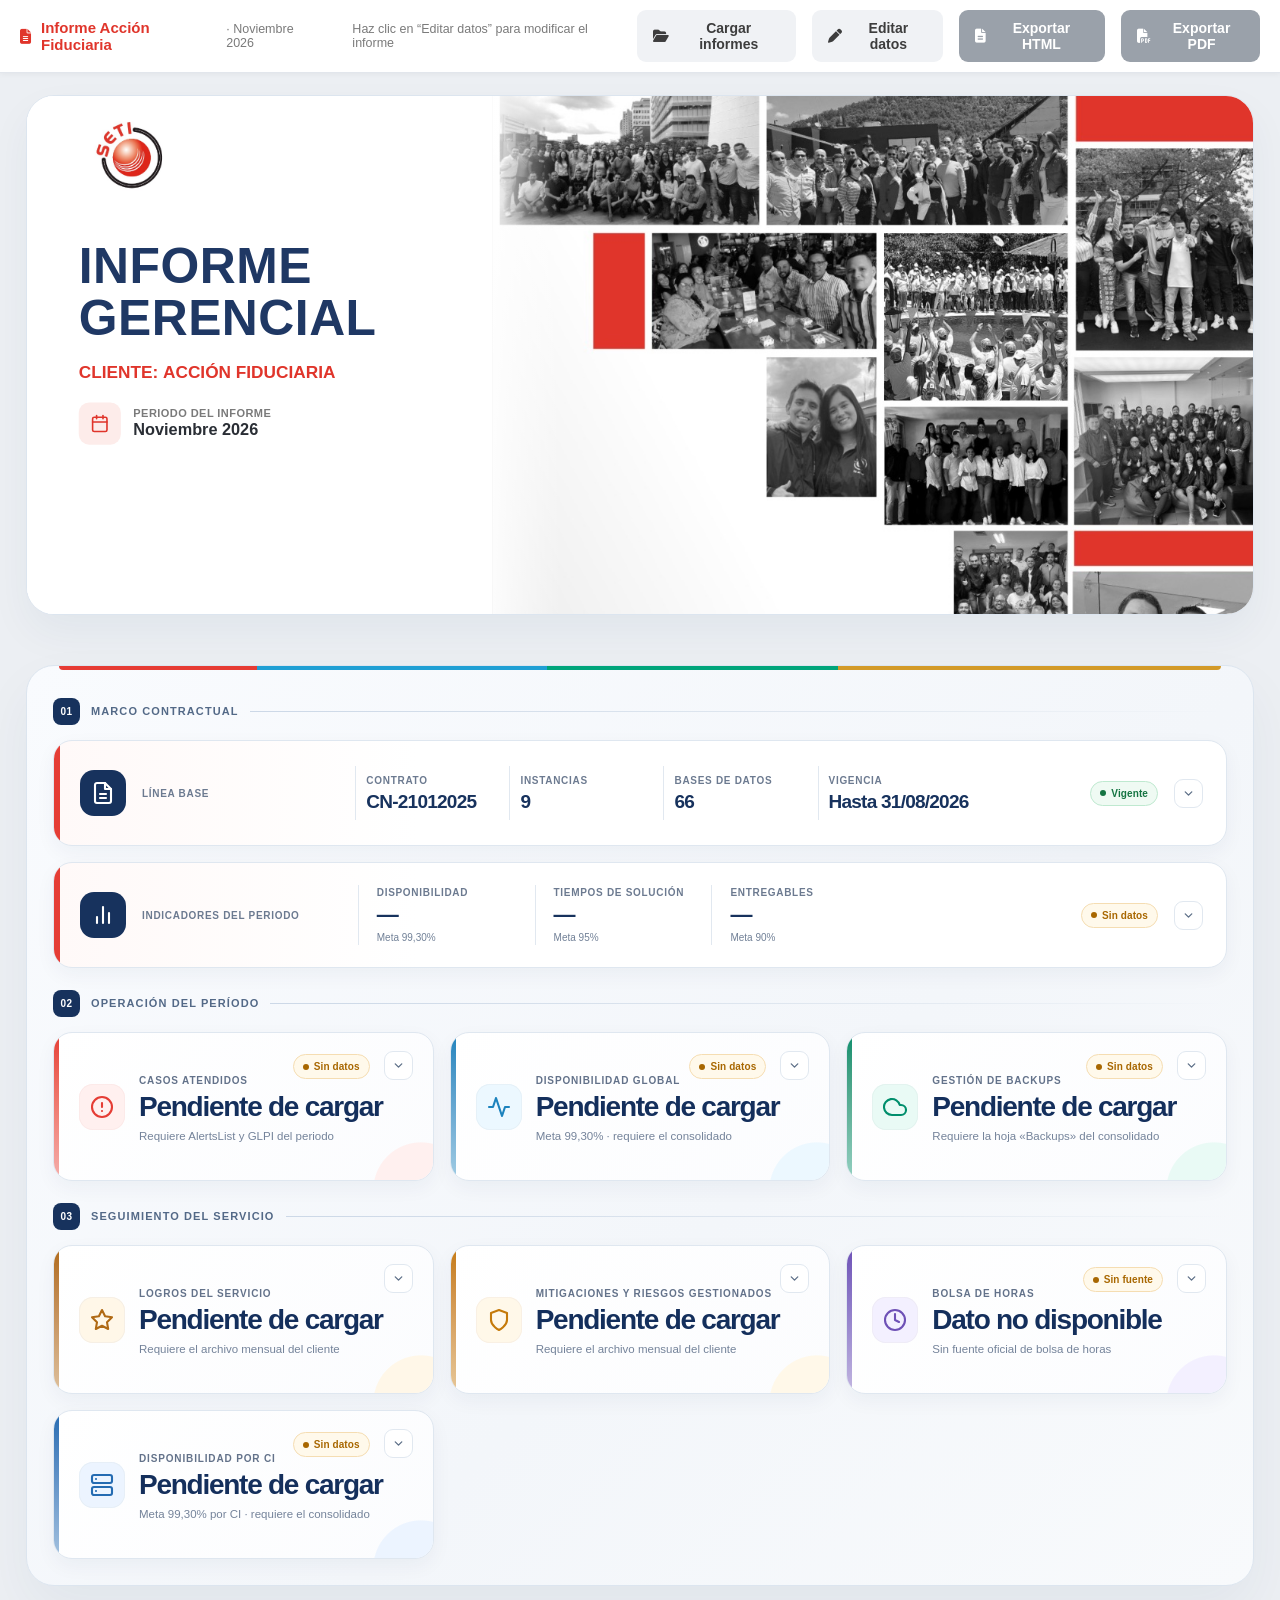
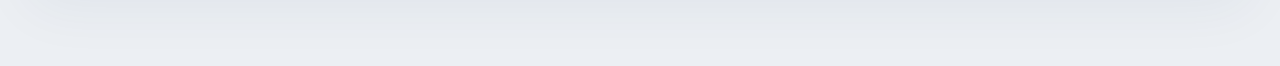
